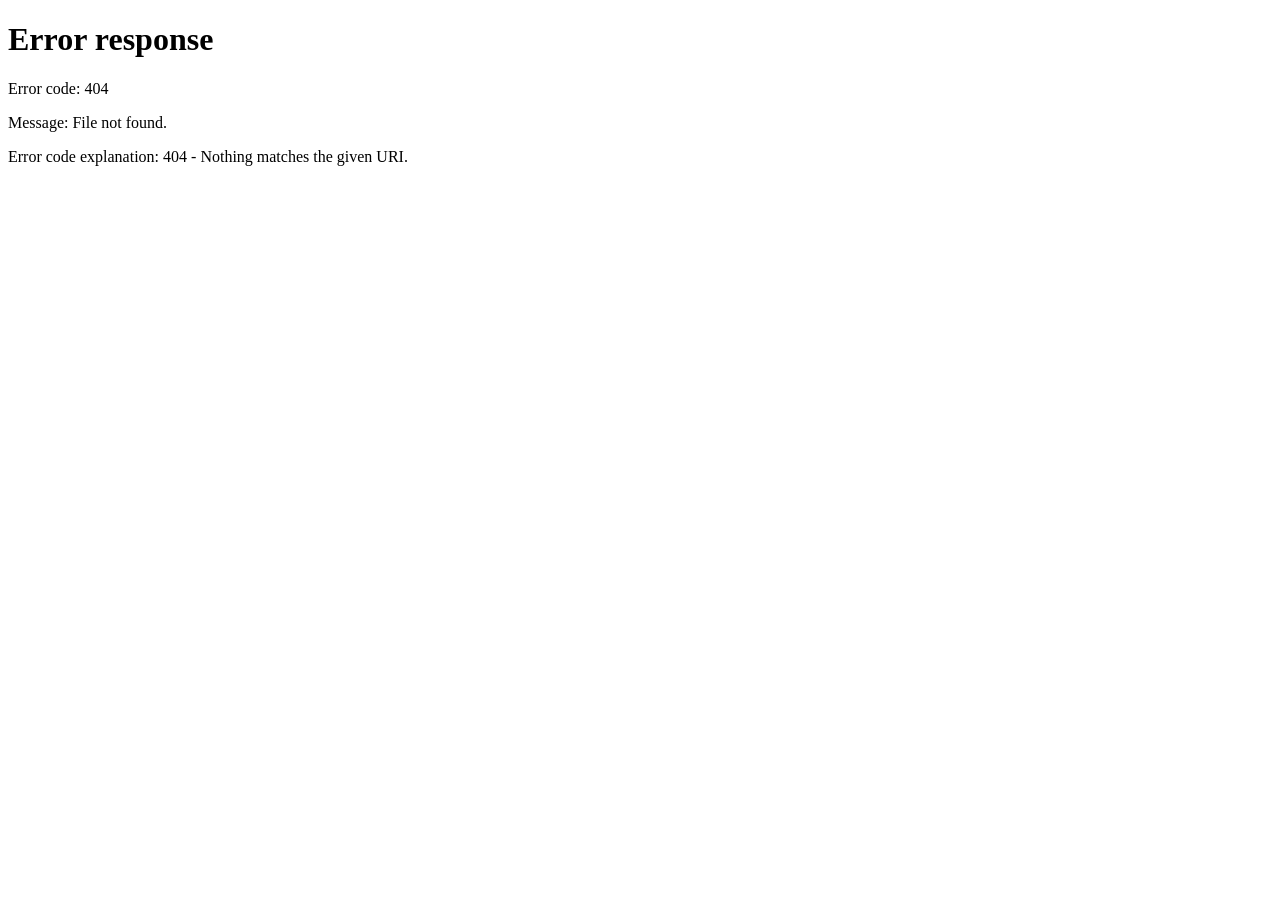
==== frontend/attendance.html @ 7567be9c "feat: complete frontend + Vercel config - index.html: dashboard with KPI cards, revenue chart, membe" ====
﻿<!DOCTYPE html>
<html lang="en">
<head>
  <meta charset="UTF-8"/>
  <meta name="viewport" content="width=device-width, initial-scale=1.0"/>
  <title>Attendance – Turf-Ballers</title>
  <meta name="description" content="Track daily member attendance at Turf-Ballers sports complex."/>
  <link rel="stylesheet" href="css/styles.css"/>
</head>
<body>
<div class="app-layout">
  <aside class="sidebar" id="sidebar">
    <div class="sidebar-logo"><div class="logo-icon">⚽</div><div><h1>Turf-Ballers</h1><p>Management System</p></div></div>
    <nav class="sidebar-nav">
      <div class="nav-section-title">Main</div>
      <a class="nav-item" href="index.html"><span class="nav-icon">📊</span> Dashboard</a>
      <a class="nav-item" href="members.html"><span class="nav-icon">👥</span> Members</a>
      <a class="nav-item" href="bookings.html"><span class="nav-icon">📅</span> Bookings</a>
      <a class="nav-item" href="payments.html"><span class="nav-icon">💳</span> Payments</a>
      <a class="nav-item" href="attendance.html"><span class="nav-icon">✅</span> Attendance</a>
    </nav>
    <div class="sidebar-footer">
      <div class="sidebar-user"><div class="avatar" id="sidebarAvatar">A</div><div class="user-info"><div class="name" id="sidebarUserName">Admin</div><div class="role" id="sidebarUserRole">Administrator</div></div></div>
      <button class="btn btn-secondary btn-sm w-full mt-16" id="logoutBtn" style="justify-content:center">🚪 Logout</button>
    </div>
  </aside>

  <main class="main-content">
    <header class="topbar">
      <div class="topbar-left"><h2>Attendance</h2><p id="attendanceSummary">Loading...</p></div>
      <div class="topbar-right">
        <button class="btn btn-primary" id="markAttendanceBtn">✅ Mark Attendance</button>
        <button class="btn btn-icon btn-secondary" id="menuToggle">☰</button>
      </div>
    </header>

    <div class="page-body">
      <!-- Summary -->
      <div class="stats-grid mb-24" style="grid-template-columns:repeat(3,1fr)">
        <div class="stat-card"><div class="stat-icon green">✅</div><div class="stat-info"><div class="stat-label">Present Today</div><div class="stat-value" id="presentToday">—</div></div></div>
        <div class="stat-card"><div class="stat-icon red">❌</div><div class="stat-info"><div class="stat-label">Absent Today</div><div class="stat-value" id="absentToday">—</div></div></div>
        <div class="stat-card"><div class="stat-icon blue">📊</div><div class="stat-info"><div class="stat-label">Attendance Rate</div><div class="stat-value" id="attendanceRate">—</div></div></div>
      </div>

      <div class="table-toolbar">
        <div class="input-group"><span class="input-icon">🔍</span><input class="form-control" type="text" id="searchInput" placeholder="Search member…"/></div>
        <div class="filter-group">
          <input class="form-control" type="date" id="dateFilter" style="min-width:160px"/>
          <select class="form-control" id="statusFilter" style="min-width:140px">
            <option value="">All Status</option>
            <option value="PRESENT">Present</option>
            <option value="ABSENT">Absent</option>
            <option value="LATE">Late</option>
          </select>
        </div>
      </div>

      <div class="table-container card">
        <table>
          <thead><tr><th>#</th><th>Member</th><th>Date</th><th>Status</th><th>Notes</th></tr></thead>
          <tbody id="attendanceBody"><tr><td colspan="5" style="text-align:center;padding:40px;color:var(--text-muted)">Loading…</td></tr></tbody>
        </table>
      </div>
    </div>
  </main>
</div>

<!-- MARK ATTENDANCE MODAL -->
<div class="modal-overlay" id="attendanceModal">
  <div class="modal">
    <div class="modal-header"><h3>Mark Attendance</h3><button class="modal-close" onclick="closeModal('attendanceModal')">✕</button></div>
    <div class="modal-body">
      <form id="attendanceForm">
        <div class="form-group"><label class="form-label">Member *</label>
          <select class="form-control" id="aMember" required><option value="">Select member…</option></select>
        </div>
        <div class="grid-2">
          <div class="form-group"><label class="form-label">Date *</label><input class="form-control" type="date" id="aDate" required/></div>
          <div class="form-group"><label class="form-label">Status *</label>
            <select class="form-control" id="aStatus" required>
              <option value="PRESENT">✅ Present</option>
              <option value="ABSENT">❌ Absent</option>
              <option value="LATE">⏰ Late</option>
            </select>
          </div>
        </div>
        <div class="form-group"><label class="form-label">Notes</label><input class="form-control" id="aNotes" placeholder="Optional notes…"/></div>
      </form>
    </div>
    <div class="modal-footer">
      <button class="btn btn-secondary" onclick="closeModal('attendanceModal')">Cancel</button>
      <button class="btn btn-primary" id="saveAttendanceBtn">✅ Mark</button>
    </div>
  </div>
</div>

<script src="js/api.js"></script>
<script>
if (!Auth.requireAuth()) {}
initSidebar();

let allAttendance = [];
const today = new Date().toISOString().split('T')[0];

async function loadMembersIntoSelect() {
  try {
    const data = await API.members.getAll({ status: 'ACTIVE', size: 200 });
    const members = data.content || data || [];
    const sel = document.getElementById('aMember');
    sel.innerHTML = '<option value="">Select member…</option>' +
      members.map(m => `<option value="${m.id}">${m.fullName}</option>`).join('');
  } catch(e) {}
}

async function loadAttendance() {
  const search = document.getElementById('searchInput').value.toLowerCase();
  const date   = document.getElementById('dateFilter').value;
  const status = document.getElementById('statusFilter').value;
  const params = {};
  if (date) params.date = date;

  try {
    const data = await API.attendance.getAll(params);
    allAttendance = data.content || data || [];

    // Filter locally
    let filtered = allAttendance.filter(a => {
      const matchSearch = !search || (a.memberName||'').toLowerCase().includes(search);
      const matchStatus = !status || a.status === status;
      return matchSearch && matchStatus;
    });

    // Summary for today
    const todayRecords = allAttendance.filter(a => a.date === today);
    const present = todayRecords.filter(a => a.status === 'PRESENT').length;
    const absent  = todayRecords.filter(a => a.status === 'ABSENT').length;
    const total   = todayRecords.length;
    document.getElementById('presentToday').textContent = present;
    document.getElementById('absentToday').textContent  = absent;
    document.getElementById('attendanceRate').textContent = total ? Math.round(present/total*100)+'%' : '—';
    document.getElementById('attendanceSummary').textContent = `${allAttendance.length} records total`;

    const tbody = document.getElementById('attendanceBody');
    if (!filtered.length) {
      tbody.innerHTML = '<tr><td colspan="5" style="text-align:center;padding:40px;color:var(--text-muted)">No attendance records found</td></tr>';
    } else {
      tbody.innerHTML = filtered.map((a, i) => `
        <tr>
          <td class="text-muted">${i+1}</td>
          <td><span class="fw-600">${a.memberName || '—'}</span></td>
          <td>${formatDate(a.date)}</td>
          <td>${statusBadge(a.status)}</td>
          <td class="text-muted text-sm">${a.notes || '—'}</td>
        </tr>`).join('');
    }
  } catch(e) { Toast.error('Failed to load attendance: ' + e.message); }
}

document.getElementById('markAttendanceBtn').addEventListener('click', () => {
  document.getElementById('attendanceForm').reset();
  document.getElementById('aDate').value = today;
  openModal('attendanceModal');
});

document.getElementById('saveAttendanceBtn').addEventListener('click', async () => {
  const payload = {
    memberId: document.getElementById('aMember').value,
    date:     document.getElementById('aDate').value,
    status:   document.getElementById('aStatus').value,
    notes:    document.getElementById('aNotes').value.trim() || null,
  };
  if (!payload.memberId || !payload.date) { Toast.warning('Member and date are required.'); return; }
  try {
    await API.attendance.mark(payload);
    Toast.success('Attendance marked!');
    closeModal('attendanceModal');
    loadAttendance();
  } catch(e) { Toast.error(e.message); }
});

let searchTimeout;
document.getElementById('searchInput').addEventListener('input', () => { clearTimeout(searchTimeout); searchTimeout = setTimeout(loadAttendance, 350); });
document.getElementById('dateFilter').addEventListener('change', loadAttendance);
document.getElementById('statusFilter').addEventListener('change', loadAttendance);

// Set default date filter to today
document.getElementById('dateFilter').value = today;

loadMembersIntoSelect();
loadAttendance();
</script>
</body>
</html>
---- frontend/css/styles.css ----
﻿/* ============================================================
   Turf-Ballers Design System
   Sports Turf Booking Management System - Dark Neon Theme
   ============================================================ */

@import url('https://fonts.googleapis.com/css2?family=Inter:wght@300;400;500;600;700;800&family=Outfit:wght@400;600;700;800&display=swap');

/* ---- CSS Variables ---- */
:root {
  --bg-primary:    #0a0f1e;
  --bg-secondary:  #0f172a;
  --bg-card:       #111827;
  --bg-card-hover: #1a2234;
  --bg-input:      #1e293b;

  --accent:        #10b981;
  --accent-hover:  #059669;
  --accent-dark:   #064e3b;
  --accent-glow:   rgba(16, 185, 129, 0.2);

  --text-primary:  #f1f5f9;
  --text-secondary:#94a3b8;
  --text-muted:    #64748b;

  --border:        rgba(255,255,255,0.06);
  --border-accent: rgba(16,185,129,0.3);

  --danger:        #ef4444;
  --danger-dark:   #991b1b;
  --warning:       #f59e0b;
  --info:          #3b82f6;
  --success:       #10b981;

  --sidebar-width: 250px;
  --topbar-height: 64px;

  --radius-sm: 8px;
  --radius-md: 12px;
  --radius-lg: 16px;
  --radius-xl: 24px;

  --shadow-card: 0 4px 24px rgba(0,0,0,0.4);
  --shadow-glow: 0 0 20px rgba(16,185,129,0.15);
  --transition:   all 0.2s ease;
}

/* ---- Reset & Base ---- */
*, *::before, *::after { box-sizing: border-box; margin: 0; padding: 0; }

html { scroll-behavior: smooth; }

body {
  font-family: 'Inter', sans-serif;
  background: var(--bg-primary);
  color: var(--text-primary);
  min-height: 100vh;
  line-height: 1.6;
  overflow-x: hidden;
}

/* ---- Scrollbar ---- */
::-webkit-scrollbar { width: 6px; }
::-webkit-scrollbar-track { background: var(--bg-secondary); }
::-webkit-scrollbar-thumb { background: var(--accent-dark); border-radius: 3px; }

/* ============================================================
   LAYOUT: SIDEBAR + MAIN
   ============================================================ */
.app-layout {
  display: flex;
  min-height: 100vh;
}

/* ---- Sidebar ---- */
.sidebar {
  width: var(--sidebar-width);
  background: var(--bg-secondary);
  border-right: 1px solid var(--border);
  display: flex;
  flex-direction: column;
  position: fixed;
  top: 0; left: 0;
  height: 100vh;
  z-index: 100;
  transition: var(--transition);
  overflow-y: auto;
}

.sidebar-logo {
  padding: 24px 20px;
  border-bottom: 1px solid var(--border);
  display: flex;
  align-items: center;
  gap: 12px;
}

.sidebar-logo .logo-icon {
  width: 40px; height: 40px;
  background: linear-gradient(135deg, var(--accent), #059669);
  border-radius: 10px;
  display: flex; align-items: center; justify-content: center;
  font-size: 20px;
  box-shadow: var(--shadow-glow);
}

.sidebar-logo h1 {
  font-family: 'Outfit', sans-serif;
  font-size: 18px;
  font-weight: 700;
  background: linear-gradient(135deg, #fff 0%, var(--accent) 100%);
  -webkit-background-clip: text;
  -webkit-text-fill-color: transparent;
  letter-spacing: -0.5px;
}

.sidebar-logo p { font-size: 11px; color: var(--text-muted); }

.sidebar-nav { flex: 1; padding: 16px 12px; }

.nav-section-title {
  font-size: 10px;
  font-weight: 600;
  text-transform: uppercase;
  letter-spacing: 1.2px;
  color: var(--text-muted);
  padding: 8px 10px 4px;
  margin-top: 8px;
}

.nav-item {
  display: flex;
  align-items: center;
  gap: 12px;
  padding: 11px 12px;
  border-radius: var(--radius-sm);
  color: var(--text-secondary);
  text-decoration: none;
  font-size: 14px;
  font-weight: 500;
  transition: var(--transition);
  margin-bottom: 2px;
}

.nav-item:hover {
  background: var(--accent-glow);
  color: var(--accent);
}

.nav-item.active {
  background: var(--accent-glow);
  color: var(--accent);
  border-left: 3px solid var(--accent);
}

.nav-item .nav-icon { font-size: 18px; width: 20px; text-align: center; }

.sidebar-footer {
  padding: 16px 12px;
  border-top: 1px solid var(--border);
}

.sidebar-user {
  display: flex; align-items: center; gap: 10px;
  padding: 10px 12px;
  border-radius: var(--radius-sm);
  cursor: pointer;
  transition: var(--transition);
}
.sidebar-user:hover { background: var(--bg-card-hover); }
.sidebar-user .avatar {
  width: 36px; height: 36px;
  background: linear-gradient(135deg, var(--accent), #059669);
  border-radius: 50%;
  display: flex; align-items: center; justify-content: center;
  font-weight: 700; font-size: 14px; color: white;
}
.sidebar-user .user-info .name { font-size: 13px; font-weight: 600; }
.sidebar-user .user-info .role { font-size: 11px; color: var(--text-muted); }

/* ---- Main Content ---- */
.main-content {
  margin-left: var(--sidebar-width);
  flex: 1;
  min-height: 100vh;
  background: var(--bg-primary);
}

/* ---- Top Bar ---- */
.topbar {
  height: var(--topbar-height);
  background: var(--bg-secondary);
  border-bottom: 1px solid var(--border);
  display: flex; align-items: center; justify-content: space-between;
  padding: 0 32px;
  position: sticky; top: 0; z-index: 50;
  backdrop-filter: blur(8px);
}

.topbar-left h2 {
  font-size: 20px; font-weight: 700;
  background: linear-gradient(135deg, var(--text-primary), var(--accent));
  -webkit-background-clip: text;
  -webkit-text-fill-color: transparent;
}
.topbar-left p { font-size: 12px; color: var(--text-muted); }

.topbar-right { display: flex; align-items: center; gap: 12px; }

.page-body { padding: 28px 32px; }

/* ============================================================
   COMPONENTS: CARDS
   ============================================================ */
.card {
  background: var(--bg-card);
  border: 1px solid var(--border);
  border-radius: var(--radius-lg);
  box-shadow: var(--shadow-card);
  transition: var(--transition);
}

.card:hover { border-color: var(--border-accent); box-shadow: var(--shadow-glow); }

.card-header {
  padding: 20px 24px 16px;
  border-bottom: 1px solid var(--border);
  display: flex; align-items: center; justify-content: space-between;
}
.card-header h3 { font-size: 16px; font-weight: 600; }
.card-body { padding: 24px; }

/* ---- KPI Stat Cards ---- */
.stats-grid {
  display: grid;
  grid-template-columns: repeat(auto-fit, minmax(200px, 1fr));
  gap: 20px;
  margin-bottom: 28px;
}

.stat-card {
  background: var(--bg-card);
  border: 1px solid var(--border);
  border-radius: var(--radius-lg);
  padding: 24px;
  display: flex; align-items: flex-start; gap: 16px;
  transition: var(--transition);
  position: relative;
  overflow: hidden;
}

.stat-card::before {
  content: '';
  position: absolute;
  top: 0; left: 0; right: 0;
  height: 3px;
  background: linear-gradient(90deg, var(--accent), var(--accent-hover));
  opacity: 0;
  transition: var(--transition);
}

.stat-card:hover { border-color: var(--border-accent); transform: translateY(-2px); box-shadow: var(--shadow-glow); }
.stat-card:hover::before { opacity: 1; }

.stat-icon {
  width: 48px; height: 48px;
  border-radius: var(--radius-md);
  display: flex; align-items: center; justify-content: center;
  font-size: 22px;
  flex-shrink: 0;
}
.stat-icon.green  { background: rgba(16,185,129,0.15); }
.stat-icon.blue   { background: rgba(59,130,246,0.15); }
.stat-icon.orange { background: rgba(245,158,11,0.15); }
.stat-icon.red    { background: rgba(239,68,68,0.15);  }
.stat-icon.purple { background: rgba(139,92,246,0.15); }
.stat-icon.teal   { background: rgba(20,184,166,0.15); }

.stat-info .stat-label { font-size: 12px; color: var(--text-muted); font-weight: 500; text-transform: uppercase; letter-spacing: 0.5px; }
.stat-info .stat-value { font-size: 28px; font-weight: 800; font-family: 'Outfit', sans-serif; letter-spacing: -1px; margin: 4px 0; }
.stat-info .stat-sub   { font-size: 12px; color: var(--text-muted); }
.stat-info .stat-sub.up   { color: var(--success); }
.stat-info .stat-sub.down { color: var(--danger); }

/* ---- Charts Grid ---- */
.charts-grid {
  display: grid;
  grid-template-columns: 2fr 1fr;
  gap: 20px;
  margin-bottom: 28px;
}

.chart-card {
  background: var(--bg-card);
  border: 1px solid var(--border);
  border-radius: var(--radius-lg);
  padding: 24px;
}

.chart-card h3 { font-size: 16px; font-weight: 600; margin-bottom: 20px; }
canvas { max-height: 260px; }

/* ============================================================
   COMPONENTS: BUTTONS
   ============================================================ */
.btn {
  display: inline-flex; align-items: center; gap: 8px;
  padding: 10px 20px;
  border-radius: var(--radius-sm);
  font-size: 14px; font-weight: 600;
  cursor: pointer; border: none;
  transition: var(--transition);
  text-decoration: none;
  white-space: nowrap;
}

.btn-primary {
  background: linear-gradient(135deg, var(--accent), var(--accent-hover));
  color: white;
  box-shadow: 0 4px 12px rgba(16,185,129,0.3);
}
.btn-primary:hover { transform: translateY(-1px); box-shadow: 0 6px 20px rgba(16,185,129,0.4); }

.btn-secondary {
  background: var(--bg-input);
  color: var(--text-primary);
  border: 1px solid var(--border);
}
.btn-secondary:hover { border-color: var(--border-accent); color: var(--accent); }

.btn-danger {
  background: rgba(239,68,68,0.15);
  color: var(--danger);
  border: 1px solid rgba(239,68,68,0.3);
}
.btn-danger:hover { background: var(--danger); color: white; }

.btn-sm { padding: 6px 14px; font-size: 13px; }
.btn-lg { padding: 14px 28px; font-size: 15px; }
.btn-icon { padding: 8px; border-radius: var(--radius-sm); }

/* ============================================================
   COMPONENTS: FORMS & INPUTS
   ============================================================ */
.form-group { margin-bottom: 20px; }

.form-label {
  display: block;
  font-size: 13px; font-weight: 600;
  color: var(--text-secondary);
  margin-bottom: 8px;
}

.form-control {
  width: 100%;
  padding: 12px 14px;
  background: var(--bg-input);
  border: 1px solid var(--border);
  border-radius: var(--radius-sm);
  color: var(--text-primary);
  font-size: 14px;
  font-family: 'Inter', sans-serif;
  transition: var(--transition);
  outline: none;
}

.form-control:focus {
  border-color: var(--accent);
  box-shadow: 0 0 0 3px var(--accent-glow);
}

.form-control::placeholder { color: var(--text-muted); }

select.form-control option { background: var(--bg-input); }

.input-group {
  display: flex;
  align-items: center;
  background: var(--bg-input);
  border: 1px solid var(--border);
  border-radius: var(--radius-sm);
  overflow: hidden;
  transition: var(--transition);
}
.input-group:focus-within { border-color: var(--accent); box-shadow: 0 0 0 3px var(--accent-glow); }
.input-group .input-icon { padding: 0 12px; color: var(--text-muted); font-size: 16px; }
.input-group .form-control { border: none; background: transparent; box-shadow: none; }

/* ============================================================
   COMPONENTS: TABLE
   ============================================================ */
.table-container {
  overflow-x: auto;
  border-radius: var(--radius-lg);
  border: 1px solid var(--border);
}

table {
  width: 100%;
  border-collapse: collapse;
  font-size: 14px;
}

thead { background: var(--bg-secondary); }
thead th {
  padding: 14px 16px;
  text-align: left;
  font-size: 11px;
  font-weight: 700;
  text-transform: uppercase;
  letter-spacing: 0.8px;
  color: var(--text-muted);
  border-bottom: 1px solid var(--border);
  white-space: nowrap;
}

tbody tr {
  border-bottom: 1px solid var(--border);
  transition: var(--transition);
}
tbody tr:last-child { border-bottom: none; }
tbody tr:hover { background: var(--bg-card-hover); }

td { padding: 14px 16px; color: var(--text-primary); vertical-align: middle; }

/* ============================================================
   COMPONENTS: BADGES
   ============================================================ */
.badge {
  display: inline-flex; align-items: center; gap: 5px;
  padding: 4px 10px;
  border-radius: 20px;
  font-size: 11px;
  font-weight: 700;
  text-transform: uppercase;
  letter-spacing: 0.5px;
}

.badge-success { background: rgba(16,185,129,0.15); color: var(--success); border: 1px solid rgba(16,185,129,0.3); }
.badge-warning { background: rgba(245,158,11,0.15); color: var(--warning); border: 1px solid rgba(245,158,11,0.3); }
.badge-danger  { background: rgba(239,68,68,0.15);  color: var(--danger);  border: 1px solid rgba(239,68,68,0.3); }
.badge-info    { background: rgba(59,130,246,0.15);  color: var(--info);    border: 1px solid rgba(59,130,246,0.3); }
.badge-purple  { background: rgba(139,92,246,0.15);  color: #a78bfa;        border: 1px solid rgba(139,92,246,0.3); }
.badge-neutral { background: rgba(100,116,139,0.15); color: var(--text-muted); border: 1px solid rgba(100,116,139,0.3); }

/* ============================================================
   COMPONENTS: MODAL
   ============================================================ */
.modal-overlay {
  position: fixed; inset: 0;
  background: rgba(0,0,0,0.7);
  backdrop-filter: blur(4px);
  display: flex; align-items: center; justify-content: center;
  z-index: 1000;
  opacity: 0; pointer-events: none;
  transition: all 0.25s ease;
}
.modal-overlay.open { opacity: 1; pointer-events: all; }

.modal {
  background: var(--bg-card);
  border: 1px solid var(--border-accent);
  border-radius: var(--radius-xl);
  width: 90%;
  max-width: 540px;
  max-height: 90vh;
  overflow-y: auto;
  transform: scale(0.9) translateY(20px);
  transition: all 0.25s ease;
  box-shadow: 0 24px 60px rgba(0,0,0,0.6), 0 0 40px rgba(16,185,129,0.1);
}
.modal-overlay.open .modal { transform: scale(1) translateY(0); }

.modal-header {
  padding: 24px 24px 16px;
  border-bottom: 1px solid var(--border);
  display: flex; align-items: center; justify-content: space-between;
}
.modal-header h3 { font-size: 18px; font-weight: 700; }
.modal-close {
  width: 32px; height: 32px;
  border-radius: 50%;
  background: var(--bg-input);
  border: none; color: var(--text-muted);
  cursor: pointer; font-size: 18px;
  display: flex; align-items: center; justify-content: center;
  transition: var(--transition);
}
.modal-close:hover { background: var(--danger); color: white; }
.modal-body { padding: 24px; }
.modal-footer {
  padding: 16px 24px 24px;
  display: flex; justify-content: flex-end; gap: 12px;
}

/* ============================================================
   COMPONENTS: TOAST NOTIFICATIONS
   ============================================================ */
.toast-container {
  position: fixed;
  bottom: 28px; right: 28px;
  z-index: 9999;
  display: flex; flex-direction: column; gap: 10px;
}

.toast {
  display: flex; align-items: center; gap: 12px;
  padding: 14px 18px;
  background: var(--bg-card);
  border: 1px solid var(--border);
  border-radius: var(--radius-md);
  box-shadow: var(--shadow-card);
  min-width: 280px; max-width: 360px;
  animation: slideInRight 0.3s ease, fadeOut 0.4s ease 2.6s forwards;
  font-size: 14px;
  font-weight: 500;
}

.toast.success { border-left: 4px solid var(--success); }
.toast.error   { border-left: 4px solid var(--danger); }
.toast.warning { border-left: 4px solid var(--warning); }
.toast.info    { border-left: 4px solid var(--info); }

@keyframes slideInRight {
  from { opacity: 0; transform: translateX(40px); }
  to   { opacity: 1; transform: translateX(0); }
}
@keyframes fadeOut {
  from { opacity: 1; } to { opacity: 0; }
}

/* ============================================================
   COMPONENTS: SEARCH & FILTER BAR
   ============================================================ */
.table-toolbar {
  display: flex; align-items: center; gap: 12px;
  margin-bottom: 20px;
  flex-wrap: wrap;
}
.table-toolbar .input-group { flex: 1; min-width: 220px; }
.table-toolbar .filter-group { display: flex; gap: 10px; align-items: center; }

/* ============================================================
   COMPONENTS: PAGINATION
   ============================================================ */
.pagination {
  display: flex; align-items: center; justify-content: between; gap: 6px;
  padding: 16px 0 4px;
}
.page-btn {
  width: 36px; height: 36px;
  border-radius: var(--radius-sm);
  background: var(--bg-input);
  border: 1px solid var(--border);
  color: var(--text-secondary);
  cursor: pointer; font-size: 14px;
  display: flex; align-items: center; justify-content: center;
  transition: var(--transition);
}
.page-btn:hover { border-color: var(--accent); color: var(--accent); }
.page-btn.active { background: var(--accent); color: white; border-color: var(--accent); }

/* ============================================================
   LOGIN PAGE
   ============================================================ */
.login-page {
  min-height: 100vh;
  display: flex;
  background: var(--bg-primary);
  position: relative;
  overflow: hidden;
}

.login-bg {
  position: absolute; inset: 0;
  background:
    radial-gradient(ellipse at 20% 50%, rgba(16,185,129,0.08) 0%, transparent 60%),
    radial-gradient(ellipse at 80% 20%, rgba(59,130,246,0.06) 0%, transparent 50%),
    radial-gradient(ellipse at 60% 80%, rgba(139,92,246,0.06) 0%, transparent 50%);
}

.login-grid-pattern {
  position: absolute; inset: 0;
  background-image:
    linear-gradient(rgba(255,255,255,0.02) 1px, transparent 1px),
    linear-gradient(90deg, rgba(255,255,255,0.02) 1px, transparent 1px);
  background-size: 60px 60px;
}

.login-container {
  position: relative; z-index: 1;
  display: grid;
  grid-template-columns: 1fr 1fr;
  width: 100%;
  min-height: 100vh;
}

.login-left {
  display: flex; flex-direction: column;
  align-items: center; justify-content: center;
  padding: 60px;
  text-align: center;
}

.login-left .brand-icon {
  width: 80px; height: 80px;
  background: linear-gradient(135deg, var(--accent), #059669);
  border-radius: 20px;
  display: flex; align-items: center; justify-content: center;
  font-size: 40px;
  margin: 0 auto 24px;
  box-shadow: 0 0 40px rgba(16,185,129,0.3);
}

.login-left h1 {
  font-family: 'Outfit', sans-serif;
  font-size: 42px; font-weight: 800;
  background: linear-gradient(135deg, #fff 30%, var(--accent) 100%);
  -webkit-background-clip: text;
  -webkit-text-fill-color: transparent;
  letter-spacing: -2px;
  margin-bottom: 12px;
}

.login-left p { font-size: 16px; color: var(--text-secondary); max-width: 380px; line-height: 1.7; }

.feature-pills { display: flex; flex-wrap: wrap; gap: 10px; margin-top: 32px; justify-content: center; }
.feature-pill {
  padding: 8px 16px;
  background: var(--accent-glow);
  border: 1px solid var(--border-accent);
  border-radius: 20px;
  font-size: 13px;
  color: var(--accent);
  font-weight: 500;
}

.login-right {
  display: flex; align-items: center; justify-content: center;
  padding: 60px 48px;
  background: var(--bg-secondary);
  border-left: 1px solid var(--border);
}

.login-card {
  width: 100%; max-width: 420px;
}

.login-card h2 { font-size: 28px; font-weight: 700; margin-bottom: 8px; }
.login-card .subtitle { color: var(--text-muted); margin-bottom: 36px; font-size: 14px; }

.demo-creds {
  background: var(--accent-glow);
  border: 1px solid var(--border-accent);
  border-radius: var(--radius-md);
  padding: 14px 16px;
  margin-bottom: 24px;
  font-size: 13px;
}
.demo-creds .label { color: var(--text-muted); margin-bottom: 4px; font-weight: 600; font-size: 11px; text-transform: uppercase; }
.demo-creds span { color: var(--accent); font-weight: 600; cursor: pointer; }
.demo-creds span:hover { text-decoration: underline; }

.password-input { position: relative; }
.password-input .form-control { padding-right: 44px; }
.password-toggle {
  position: absolute; right: 12px; top: 50%;
  transform: translateY(-50%);
  background: none; border: none;
  color: var(--text-muted); cursor: pointer; font-size: 18px;
  transition: var(--transition);
}
.password-toggle:hover { color: var(--accent); }

.login-btn {
  width: 100%;
  padding: 14px;
  background: linear-gradient(135deg, var(--accent), var(--accent-hover));
  color: white;
  border: none;
  border-radius: var(--radius-sm);
  font-size: 15px;
  font-weight: 700;
  cursor: pointer;
  transition: var(--transition);
  box-shadow: 0 6px 20px rgba(16,185,129,0.35);
  position: relative; overflow: hidden;
}
.login-btn:hover { transform: translateY(-2px); box-shadow: 0 10px 28px rgba(16,185,129,0.45); }
.login-btn:active { transform: translateY(0); }
.login-btn.loading { opacity: 0.8; cursor: not-allowed; }

.login-error {
  background: rgba(239,68,68,0.1);
  border: 1px solid rgba(239,68,68,0.3);
  border-radius: var(--radius-sm);
  padding: 12px 14px;
  color: var(--danger);
  font-size: 13px;
  margin-bottom: 16px;
  display: none;
}
.login-error.show { display: block; }

/* ============================================================
   CALENDAR VIEW
   ============================================================ */
.calendar-grid {
  display: grid;
  grid-template-columns: repeat(7, 1fr);
  gap: 1px;
  background: var(--border);
  border-radius: var(--radius-md);
  overflow: hidden;
}
.calendar-day-header {
  background: var(--bg-secondary);
  padding: 10px;
  text-align: center;
  font-size: 11px;
  font-weight: 700;
  text-transform: uppercase;
  letter-spacing: 0.5px;
  color: var(--text-muted);
}
.calendar-day {
  background: var(--bg-card);
  min-height: 90px;
  padding: 8px;
  cursor: pointer;
  transition: var(--transition);
}
.calendar-day:hover { background: var(--bg-card-hover); }
.calendar-day.today { background: rgba(16,185,129,0.05); }
.calendar-day.other-month { opacity: 0.4; }
.calendar-day .day-num {
  font-size: 13px; font-weight: 600;
  margin-bottom: 4px;
}
.calendar-day.today .day-num {
  width: 26px; height: 26px;
  background: var(--accent);
  border-radius: 50%;
  display: flex; align-items: center; justify-content: center;
  color: white;
}
.calendar-event {
  font-size: 10px;
  padding: 2px 6px;
  border-radius: 4px;
  margin-bottom: 2px;
  background: var(--accent-dark);
  color: var(--accent);
  white-space: nowrap;
  overflow: hidden;
  text-overflow: ellipsis;
}

/* ============================================================
   UTILITY CLASSES
   ============================================================ */
.flex { display: flex; }
.flex-center { display: flex; align-items: center; justify-content: center; }
.flex-between { display: flex; align-items: center; justify-content: space-between; }
.flex-gap-8 { gap: 8px; }
.flex-gap-12 { gap: 12px; }
.flex-gap-16 { gap: 16px; }
.grid-2 { display: grid; grid-template-columns: 1fr 1fr; gap: 16px; }
.grid-3 { display: grid; grid-template-columns: 1fr 1fr 1fr; gap: 16px; }
.text-muted { color: var(--text-muted); }
.text-accent { color: var(--accent); }
.text-danger { color: var(--danger); }
.text-sm { font-size: 12px; }
.fw-600 { font-weight: 600; }
.fw-700 { font-weight: 700; }
.mb-4 { margin-bottom: 4px; }
.mb-8 { margin-bottom: 8px; }
.mb-16 { margin-bottom: 16px; }
.mb-24 { margin-bottom: 24px; }
.mt-16 { margin-top: 16px; }
.mt-24 { margin-top: 24px; }
.w-full { width: 100%; }
.hidden { display: none !important; }

/* ============================================================
   RESPONSIVE
   ============================================================ */
@media (max-width: 1024px) {
  .charts-grid { grid-template-columns: 1fr; }
}

@media (max-width: 768px) {
  :root { --sidebar-width: 0px; }
  .sidebar { transform: translateX(-250px); width: 250px; }
  .sidebar.open { transform: translateX(0); }
  .main-content { margin-left: 0; }
  .login-container { grid-template-columns: 1fr; }
  .login-left { display: none; }
  .topbar { padding: 0 16px; }
  .page-body { padding: 16px; }
  .stats-grid { grid-template-columns: 1fr 1fr; }
  .grid-2 { grid-template-columns: 1fr; }
  .grid-3 { grid-template-columns: 1fr 1fr; }
}

@media (max-width: 480px) {
  .stats-grid { grid-template-columns: 1fr; }
  .grid-3 { grid-template-columns: 1fr; }
}
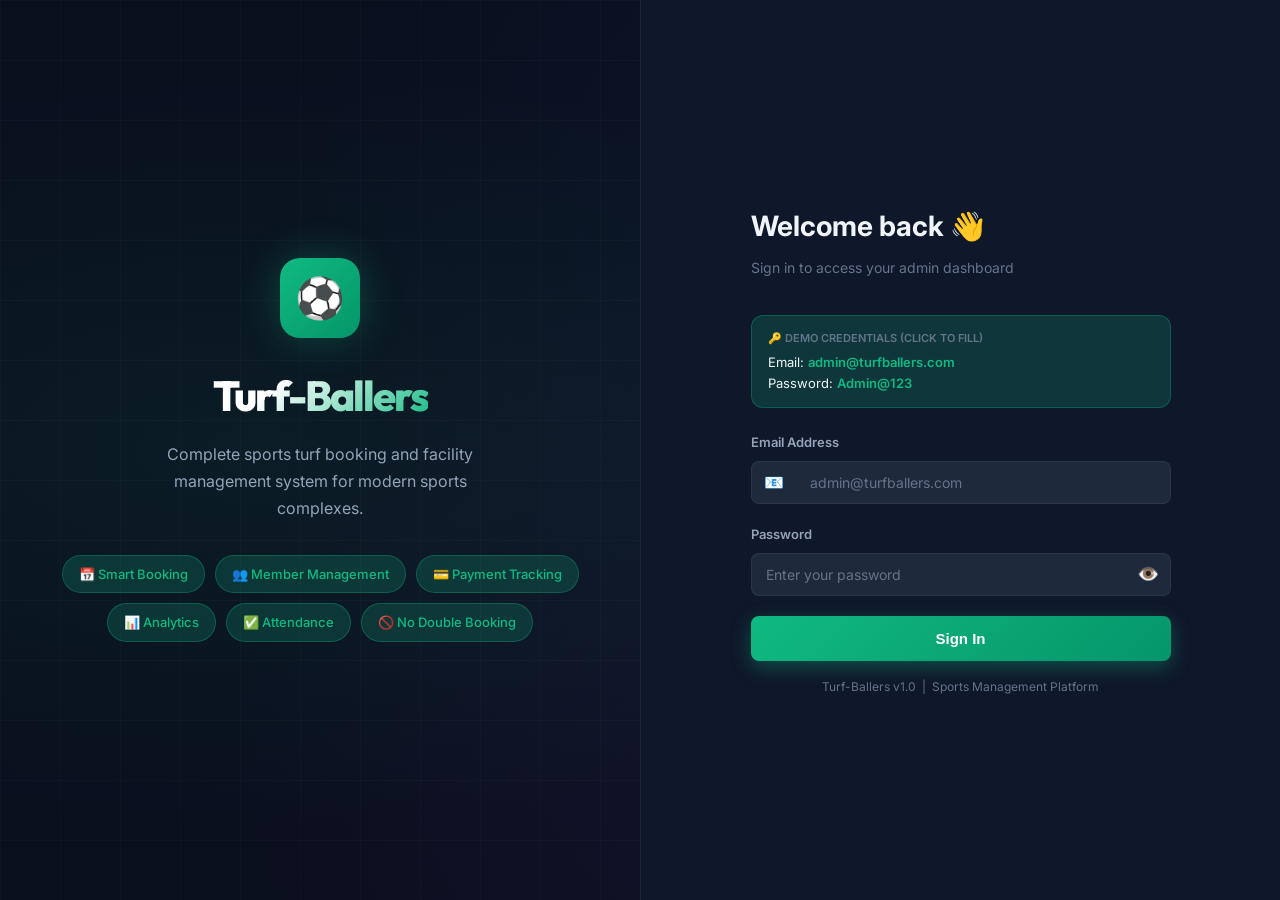
==== commit 78b1cb51: "Convert to single turf application (TURF-BALLERS) and fix UI" ====
--- a/frontend/attendance.html
+++ b/frontend/attendance.html
@@ -1,4 +1,4 @@
-﻿<!DOCTYPE html>
+<!DOCTYPE html>
 <html lang="en">
 <head>
   <meta charset="UTF-8"/>
--- a/frontend/css/styles.css
+++ b/frontend/css/styles.css
@@ -1,4 +1,4 @@
-﻿/* ============================================================
+/* ============================================================
    Turf-Ballers Design System
    Sports Turf Booking Management System - Dark Neon Theme
    ============================================================ */
@@ -806,3 +806,194 @@
   .stats-grid { grid-template-columns: 1fr; }
   .grid-3 { grid-template-columns: 1fr; }
 }
+
+/* ============================================================
+   SLOT SCHEDULING GRID & SINGLE TURF STYLES
+   ============================================================ */
+.view-toggle-bar {
+  display: flex;
+  align-items: center;
+  justify-content: space-between;
+  gap: 12px;
+  margin-bottom: 20px;
+  flex-wrap: wrap;
+}
+
+.view-toggle-btns {
+  display: flex;
+  background: var(--bg-card);
+  padding: 4px;
+  border-radius: var(--radius-md);
+  border: 1px solid var(--border);
+}
+
+.view-toggle-btn {
+  padding: 8px 16px;
+  border-radius: var(--radius-sm);
+  background: transparent;
+  border: none;
+  color: var(--text-secondary);
+  font-size: 13px;
+  font-weight: 600;
+  cursor: pointer;
+  transition: var(--transition);
+  display: flex;
+  align-items: center;
+  gap: 6px;
+}
+
+.view-toggle-btn:hover {
+  color: var(--text-primary);
+}
+
+.view-toggle-btn.active {
+  background: var(--accent);
+  color: white;
+  box-shadow: var(--shadow-glow);
+}
+
+.single-turf-banner {
+  display: flex;
+  align-items: center;
+  gap: 12px;
+  padding: 12px 18px;
+  background: linear-gradient(135deg, rgba(16,185,129,0.1) 0%, rgba(59,130,246,0.05) 100%);
+  border: 1px solid rgba(16,185,129,0.3);
+  border-radius: var(--radius-md);
+  margin-bottom: 20px;
+}
+
+.single-turf-badge {
+  background: var(--accent);
+  color: white;
+  font-weight: 700;
+  font-size: 11px;
+  letter-spacing: 0.5px;
+  padding: 4px 8px;
+  border-radius: 4px;
+  text-transform: uppercase;
+}
+
+.slot-grid-card {
+  padding: 20px;
+}
+
+.slot-grid-header {
+  display: flex;
+  align-items: center;
+  justify-content: space-between;
+  gap: 16px;
+  margin-bottom: 20px;
+  flex-wrap: wrap;
+}
+
+.slot-date-nav {
+  display: flex;
+  align-items: center;
+  gap: 10px;
+}
+
+.slot-legend {
+  display: flex;
+  align-items: center;
+  gap: 16px;
+  font-size: 13px;
+  color: var(--text-secondary);
+}
+
+.legend-item {
+  display: flex;
+  align-items: center;
+  gap: 6px;
+}
+
+.legend-dot {
+  width: 10px;
+  height: 10px;
+  border-radius: 50%;
+}
+
+.legend-dot.available { background: var(--success); box-shadow: 0 0 8px rgba(16,185,129,0.5); }
+.legend-dot.booked { background: var(--danger); box-shadow: 0 0 8px rgba(239,68,68,0.5); }
+.legend-dot.pending { background: var(--warning); box-shadow: 0 0 8px rgba(245,158,11,0.5); }
+
+.slots-timeline {
+  display: grid;
+  grid-template-columns: repeat(auto-fill, minmax(170px, 1fr));
+  gap: 14px;
+}
+
+.slot-block {
+  border-radius: var(--radius-md);
+  padding: 14px;
+  border: 1px solid var(--border);
+  background: var(--bg-card);
+  transition: var(--transition);
+  display: flex;
+  flex-direction: column;
+  justify-content: space-between;
+  min-height: 110px;
+  position: relative;
+  overflow: hidden;
+}
+
+.slot-block.available {
+  border-color: rgba(16,185,129,0.3);
+  background: rgba(16,185,129,0.03);
+  cursor: pointer;
+}
+
+.slot-block.available:hover {
+  border-color: var(--success);
+  background: rgba(16,185,129,0.1);
+  transform: translateY(-2px);
+  box-shadow: 0 4px 14px rgba(16,185,129,0.15);
+}
+
+.slot-block.booked {
+  border-color: rgba(239,68,68,0.3);
+  background: rgba(239,68,68,0.06);
+}
+
+.slot-block.pending {
+  border-color: rgba(245,158,11,0.3);
+  background: rgba(245,158,11,0.06);
+}
+
+.slot-time {
+  font-weight: 700;
+  font-size: 14px;
+  color: var(--text-primary);
+  display: flex;
+  align-items: center;
+  justify-content: space-between;
+}
+
+.slot-price-tag {
+  font-size: 11px;
+  font-weight: 600;
+  padding: 2px 6px;
+  border-radius: 4px;
+  background: var(--bg-input);
+  color: var(--accent);
+}
+
+.slot-status-info {
+  margin-top: 10px;
+  font-size: 12px;
+}
+
+.slot-member-name {
+  font-weight: 600;
+  color: var(--text-primary);
+  white-space: nowrap;
+  overflow: hidden;
+  text-overflow: ellipsis;
+}
+
+.slot-sport-tag {
+  font-size: 11px;
+  color: var(--text-secondary);
+  margin-top: 2px;
+}
+
